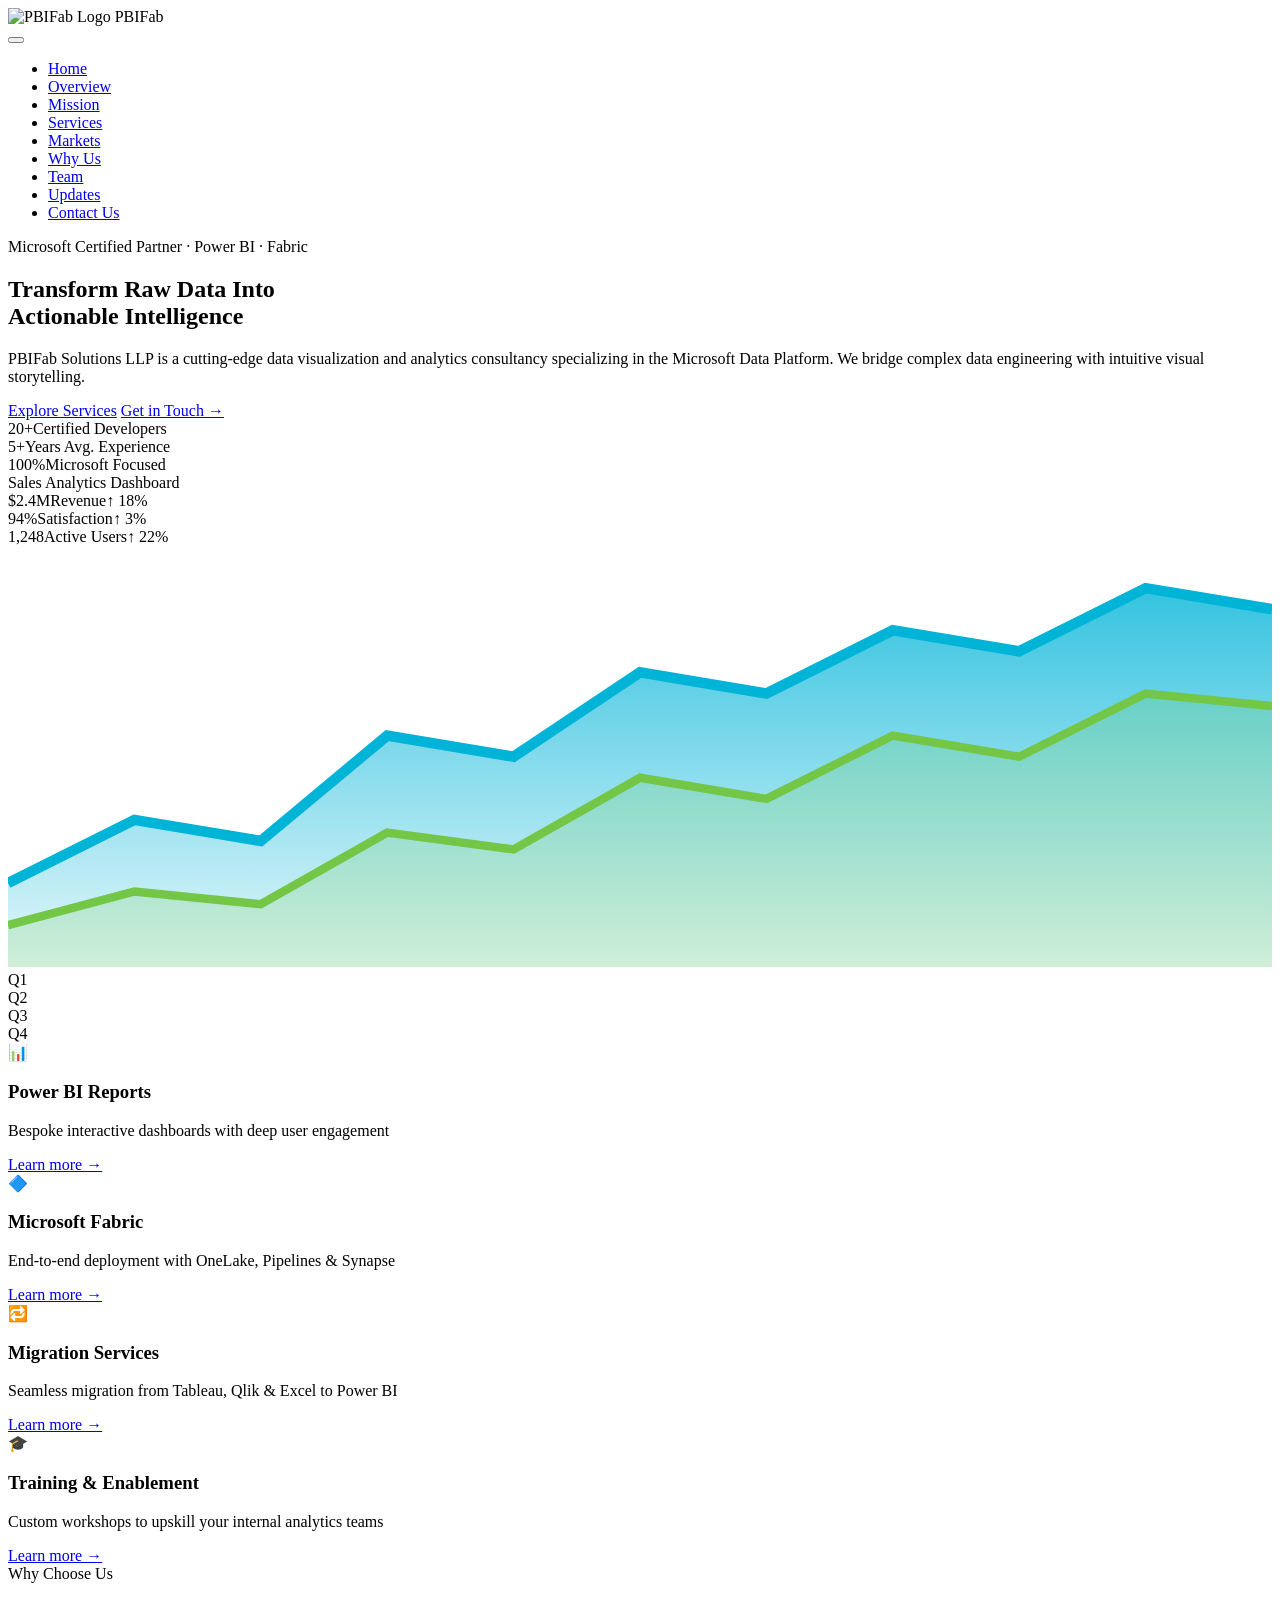
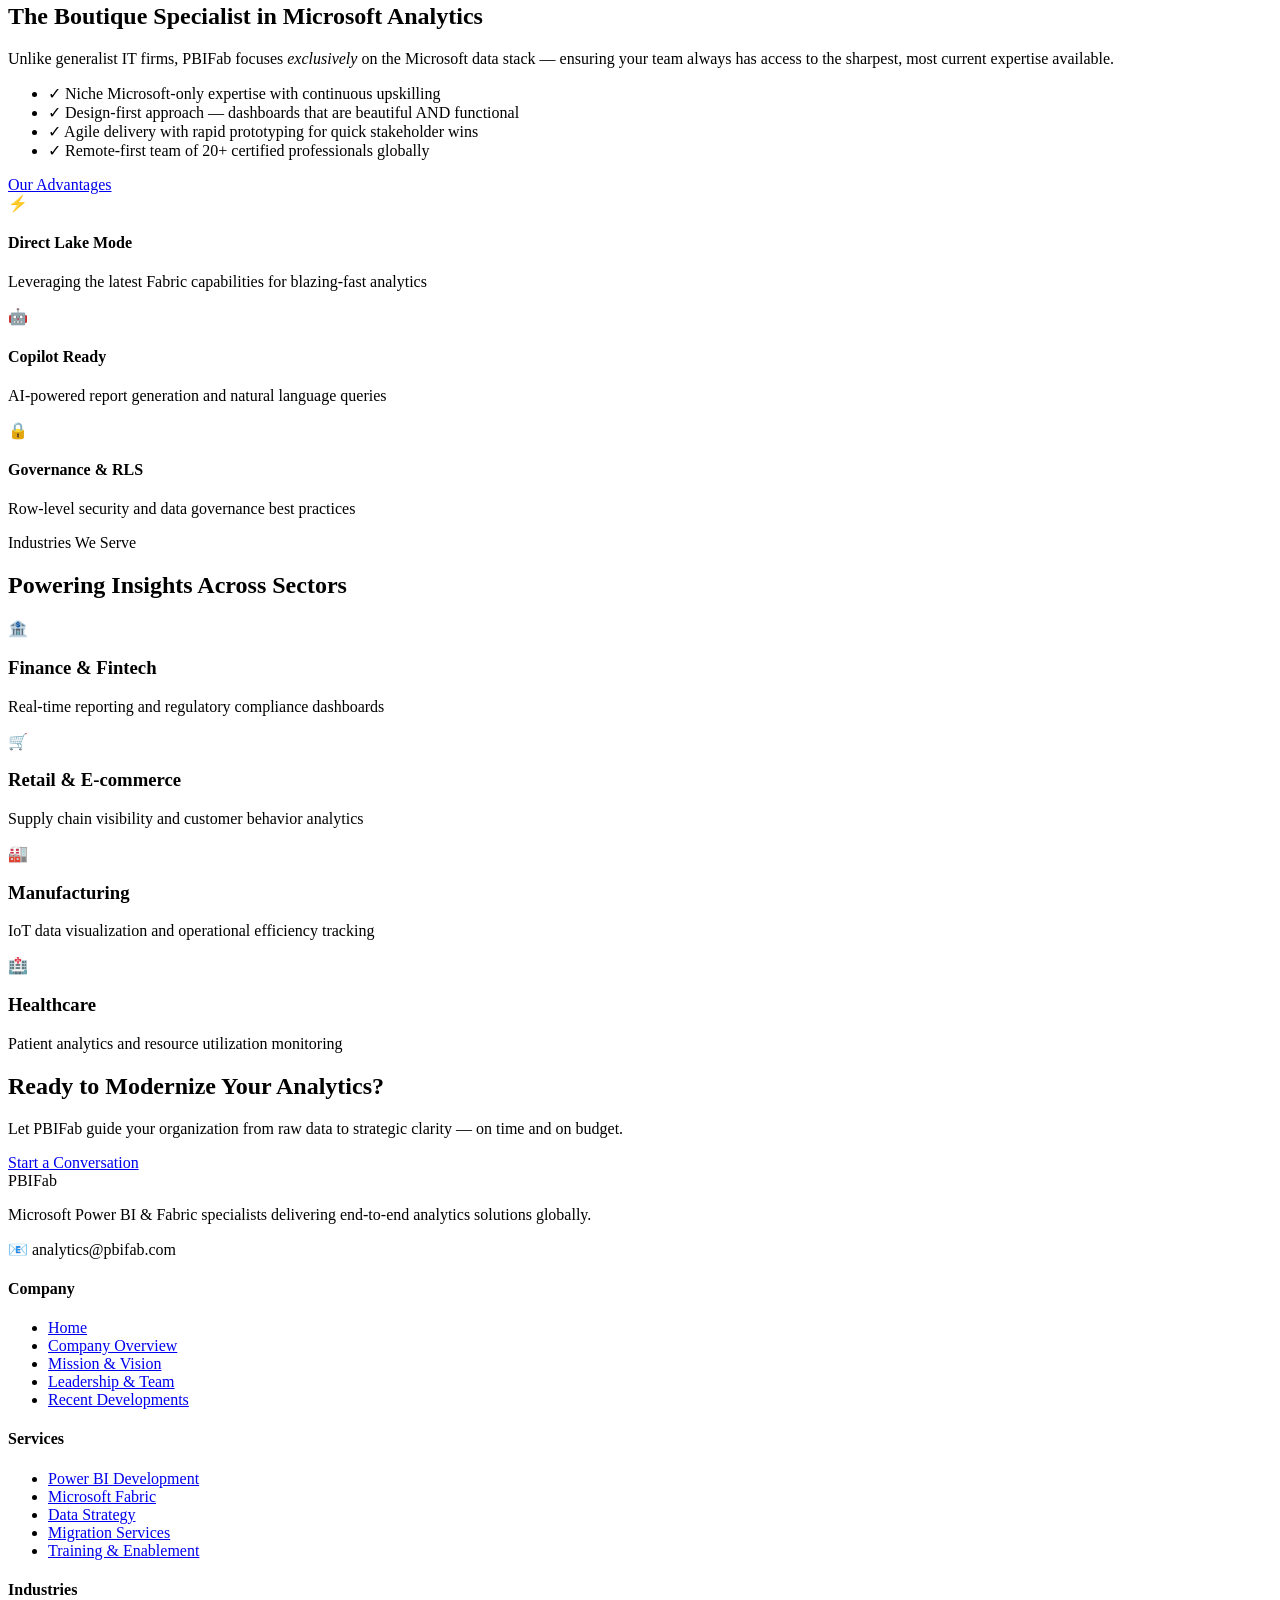
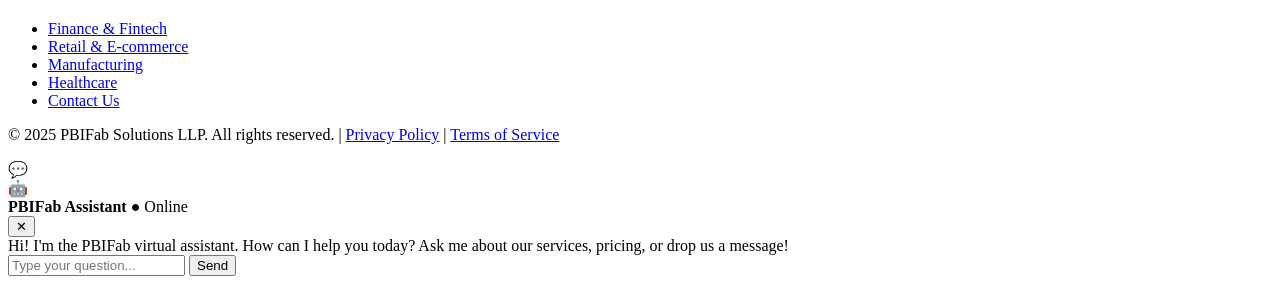
==== index.html @ 59e5d29a "Add files via upload" ====
<!DOCTYPE html>
<html lang="en">
<head>
  <meta charset="UTF-8" />
  <meta name="viewport" content="width=device-width, initial-scale=1.0"/>
  <title>PBIFab Solutions LLP — Microsoft Power BI & Fabric Experts</title>
  <link rel="stylesheet" href="css/style.css"/>
  <link rel="preconnect" href="https://fonts.googleapis.com">
  <link href="https://fonts.googleapis.com/css2?family=Syne:wght@400;600;700;800&family=DM+Sans:ital,wght@0,300;0,400;0,500;1,300&display=swap" rel="stylesheet">
</head>
<body>

<!-- NAV -->
<nav class="navbar" id="navbar">
  <div class="nav-brand">
    <img src="assets/logo.svg" alt="PBIFab Logo" class="nav-logo">
    <span class="nav-wordmark">PBI<span>Fab</span></span>
  </div>
  <button class="hamburger" id="hamburger" aria-label="Menu">
    <span></span><span></span><span></span>
  </button>
  <ul class="nav-links" id="navLinks">
    <li><a href="index.html" class="active">Home</a></li>
    <li><a href="pages/overview.html">Overview</a></li>
    <li><a href="pages/mission.html">Mission</a></li>
    <li><a href="pages/services.html">Services</a></li>
    <li><a href="pages/markets.html">Markets</a></li>
    <li><a href="pages/advantages.html">Why Us</a></li>
    <li><a href="pages/team.html">Team</a></li>
    <li><a href="pages/developments.html">Updates</a></li>
    <li><a href="pages/contact.html" class="nav-cta">Contact Us</a></li>
  </ul>
</nav>

<!-- HERO -->
<section class="hero">
  <div class="hero-bg">
    <div class="blob blob-1"></div>
    <div class="blob blob-2"></div>
    <div class="grid-overlay"></div>
  </div>
  <div class="hero-content">
    <div class="hero-badge">Microsoft Certified Partner · Power BI · Fabric</div>
    <h1 class="hero-title">
      Transform Raw Data Into<br/>
      <span class="gradient-text">Actionable Intelligence</span>
    </h1>
    <p class="hero-subtitle">
      PBIFab Solutions LLP is a cutting-edge data visualization and analytics consultancy specializing in the Microsoft Data Platform. We bridge complex data engineering with intuitive visual storytelling.
    </p>
    <div class="hero-actions">
      <a href="pages/services.html" class="btn btn-primary">Explore Services</a>
      <a href="pages/contact.html" class="btn btn-ghost">Get in Touch →</a>
    </div>
    <div class="hero-stats">
      <div class="stat"><span class="stat-num">20+</span><span class="stat-label">Certified Developers</span></div>
      <div class="stat-div"></div>
      <div class="stat"><span class="stat-num">5+</span><span class="stat-label">Years Avg. Experience</span></div>
      <div class="stat-div"></div>
      <div class="stat"><span class="stat-num">100%</span><span class="stat-label">Microsoft Focused</span></div>
    </div>
  </div>
  <div class="hero-visual">
    <div class="dashboard-mock">
      <div class="mock-header">
        <div class="mock-dot red"></div>
        <div class="mock-dot yellow"></div>
        <div class="mock-dot green"></div>
        <span>Sales Analytics Dashboard</span>
      </div>
      <div class="mock-body">
        <div class="mock-kpi"><span class="kpi-val">$2.4M</span><span class="kpi-lbl">Revenue</span><span class="kpi-up">↑ 18%</span></div>
        <div class="mock-kpi"><span class="kpi-val">94%</span><span class="kpi-lbl">Satisfaction</span><span class="kpi-up">↑ 3%</span></div>
        <div class="mock-kpi"><span class="kpi-val">1,248</span><span class="kpi-lbl">Active Users</span><span class="kpi-up">↑ 22%</span></div>
        <div class="mock-chart">
          <svg viewBox="0 0 300 100" xmlns="http://www.w3.org/2000/svg">
            <defs>
              <linearGradient id="chartGrad" x1="0" y1="0" x2="0" y2="1">
                <stop offset="0%" stop-color="#00b4d8" stop-opacity="0.8"/>
                <stop offset="100%" stop-color="#00b4d8" stop-opacity="0.1"/>
              </linearGradient>
            </defs>
            <path d="M0,80 L30,65 L60,70 L90,45 L120,50 L150,30 L180,35 L210,20 L240,25 L270,10 L300,15 L300,100 L0,100 Z" fill="url(#chartGrad)"/>
            <path d="M0,80 L30,65 L60,70 L90,45 L120,50 L150,30 L180,35 L210,20 L240,25 L270,10 L300,15" fill="none" stroke="#00b4d8" stroke-width="2.5"/>
            <path d="M0,90 L30,82 L60,85 L90,68 L120,72 L150,55 L180,60 L210,45 L240,50 L270,35 L300,38 L300,100 L0,100 Z" fill="rgba(116,198,71,0.2)"/>
            <path d="M0,90 L30,82 L60,85 L90,68 L120,72 L150,55 L180,60 L210,45 L240,50 L270,35 L300,38" fill="none" stroke="#74c647" stroke-width="2"/>
          </svg>
        </div>
        <div class="mock-bars">
          <div class="bar-item"><div class="bar" style="height:70%"></div><span>Q1</span></div>
          <div class="bar-item"><div class="bar" style="height:55%"></div><span>Q2</span></div>
          <div class="bar-item"><div class="bar b2" style="height:85%"></div><span>Q3</span></div>
          <div class="bar-item"><div class="bar" style="height:90%"></div><span>Q4</span></div>
        </div>
      </div>
    </div>
  </div>
</section>

<!-- SERVICES STRIP -->
<section class="services-strip">
  <div class="container">
    <div class="strip-grid">
      <div class="strip-card">
        <div class="strip-icon">📊</div>
        <h3>Power BI Reports</h3>
        <p>Bespoke interactive dashboards with deep user engagement</p>
        <a href="pages/services.html">Learn more →</a>
      </div>
      <div class="strip-card">
        <div class="strip-icon">🔷</div>
        <h3>Microsoft Fabric</h3>
        <p>End-to-end deployment with OneLake, Pipelines & Synapse</p>
        <a href="pages/services.html">Learn more →</a>
      </div>
      <div class="strip-card">
        <div class="strip-icon">🔁</div>
        <h3>Migration Services</h3>
        <p>Seamless migration from Tableau, Qlik & Excel to Power BI</p>
        <a href="pages/services.html">Learn more →</a>
      </div>
      <div class="strip-card">
        <div class="strip-icon">🎓</div>
        <h3>Training & Enablement</h3>
        <p>Custom workshops to upskill your internal analytics teams</p>
        <a href="pages/services.html">Learn more →</a>
      </div>
    </div>
  </div>
</section>

<!-- WHY PBIFAB -->
<section class="why-section">
  <div class="container two-col">
    <div class="why-text">
      <div class="section-label">Why Choose Us</div>
      <h2>The Boutique Specialist in Microsoft Analytics</h2>
      <p>Unlike generalist IT firms, PBIFab focuses <em>exclusively</em> on the Microsoft data stack — ensuring your team always has access to the sharpest, most current expertise available.</p>
      <ul class="why-list">
        <li><span class="check">✓</span> Niche Microsoft-only expertise with continuous upskilling</li>
        <li><span class="check">✓</span> Design-first approach — dashboards that are beautiful AND functional</li>
        <li><span class="check">✓</span> Agile delivery with rapid prototyping for quick stakeholder wins</li>
        <li><span class="check">✓</span> Remote-first team of 20+ certified professionals globally</li>
      </ul>
      <a href="pages/advantages.html" class="btn btn-primary">Our Advantages</a>
    </div>
    <div class="why-visual">
      <div class="feature-card fc1">
        <div class="fc-icon">⚡</div>
        <h4>Direct Lake Mode</h4>
        <p>Leveraging the latest Fabric capabilities for blazing-fast analytics</p>
      </div>
      <div class="feature-card fc2">
        <div class="fc-icon">🤖</div>
        <h4>Copilot Ready</h4>
        <p>AI-powered report generation and natural language queries</p>
      </div>
      <div class="feature-card fc3">
        <div class="fc-icon">🔒</div>
        <h4>Governance & RLS</h4>
        <p>Row-level security and data governance best practices</p>
      </div>
    </div>
  </div>
</section>

<!-- INDUSTRIES -->
<section class="industries-section">
  <div class="container">
    <div class="section-label center">Industries We Serve</div>
    <h2 class="center">Powering Insights Across Sectors</h2>
    <div class="industry-grid">
      <div class="industry-card">
        <div class="ind-icon">🏦</div>
        <h3>Finance & Fintech</h3>
        <p>Real-time reporting and regulatory compliance dashboards</p>
      </div>
      <div class="industry-card">
        <div class="ind-icon">🛒</div>
        <h3>Retail & E-commerce</h3>
        <p>Supply chain visibility and customer behavior analytics</p>
      </div>
      <div class="industry-card">
        <div class="ind-icon">🏭</div>
        <h3>Manufacturing</h3>
        <p>IoT data visualization and operational efficiency tracking</p>
      </div>
      <div class="industry-card">
        <div class="ind-icon">🏥</div>
        <h3>Healthcare</h3>
        <p>Patient analytics and resource utilization monitoring</p>
      </div>
    </div>
  </div>
</section>

<!-- CTA BANNER -->
<section class="cta-banner">
  <div class="cta-bg"></div>
  <div class="container cta-inner">
    <h2>Ready to Modernize Your Analytics?</h2>
    <p>Let PBIFab guide your organization from raw data to strategic clarity — on time and on budget.</p>
    <a href="pages/contact.html" class="btn btn-white">Start a Conversation</a>
  </div>
</section>

<!-- FOOTER -->
<footer class="footer">
  <div class="container footer-grid">
    <div class="footer-brand">
      <span class="nav-wordmark">PBI<span>Fab</span></span>
      <p>Microsoft Power BI & Fabric specialists delivering end-to-end analytics solutions globally.</p>
      <p class="footer-email">📧 analytics@pbifab.com</p>
    </div>
    <div class="footer-links">
      <h4>Company</h4>
      <ul>
        <li><a href="index.html">Home</a></li>
        <li><a href="pages/overview.html">Company Overview</a></li>
        <li><a href="pages/mission.html">Mission & Vision</a></li>
        <li><a href="pages/team.html">Leadership & Team</a></li>
        <li><a href="pages/developments.html">Recent Developments</a></li>
      </ul>
    </div>
    <div class="footer-links">
      <h4>Services</h4>
      <ul>
        <li><a href="pages/services.html">Power BI Development</a></li>
        <li><a href="pages/services.html">Microsoft Fabric</a></li>
        <li><a href="pages/services.html">Data Strategy</a></li>
        <li><a href="pages/services.html">Migration Services</a></li>
        <li><a href="pages/services.html">Training & Enablement</a></li>
      </ul>
    </div>
    <div class="footer-links">
      <h4>Industries</h4>
      <ul>
        <li><a href="pages/markets.html">Finance & Fintech</a></li>
        <li><a href="pages/markets.html">Retail & E-commerce</a></li>
        <li><a href="pages/markets.html">Manufacturing</a></li>
        <li><a href="pages/markets.html">Healthcare</a></li>
        <li><a href="pages/contact.html">Contact Us</a></li>
      </ul>
    </div>
  </div>
  <div class="footer-bottom">
    <p>© 2025 PBIFab Solutions LLP. All rights reserved. | <a href="#">Privacy Policy</a> | <a href="#">Terms of Service</a></p>
  </div>
</footer>

<!-- CHATBOT -->
<div class="chatbot-btn" id="chatbotBtn" title="Ask us anything">
  <span class="chat-icon">💬</span>
</div>
<div class="chatbot-window" id="chatbotWindow">
  <div class="chat-header">
    <div class="chat-avatar">🤖</div>
    <div>
      <strong>PBIFab Assistant</strong>
      <span class="chat-status">● Online</span>
    </div>
    <button class="chat-close" id="chatClose">✕</button>
  </div>
  <div class="chat-messages" id="chatMessages">
    <div class="chat-msg bot">Hi! I'm the PBIFab virtual assistant. How can I help you today? Ask me about our services, pricing, or drop us a message!</div>
  </div>
  <div class="chat-input-area">
    <input type="text" id="chatInput" placeholder="Type your question..." />
    <button id="chatSend">Send</button>
  </div>
  <div class="chat-form" id="chatForm" style="display:none">
    <p>Leave your details and we'll get back to you:</p>
    <input type="text" id="cfName" placeholder="Your Name"/>
    <input type="email" id="cfEmail" placeholder="Your Email"/>
    <textarea id="cfMessage" placeholder="Your Message" rows="3"></textarea>
    <button id="cfSubmit">Send to PBIFab Team</button>
    <div id="cfStatus"></div>
  </div>
</div>

<script src="js/main.js"></script>
</body>
</html>
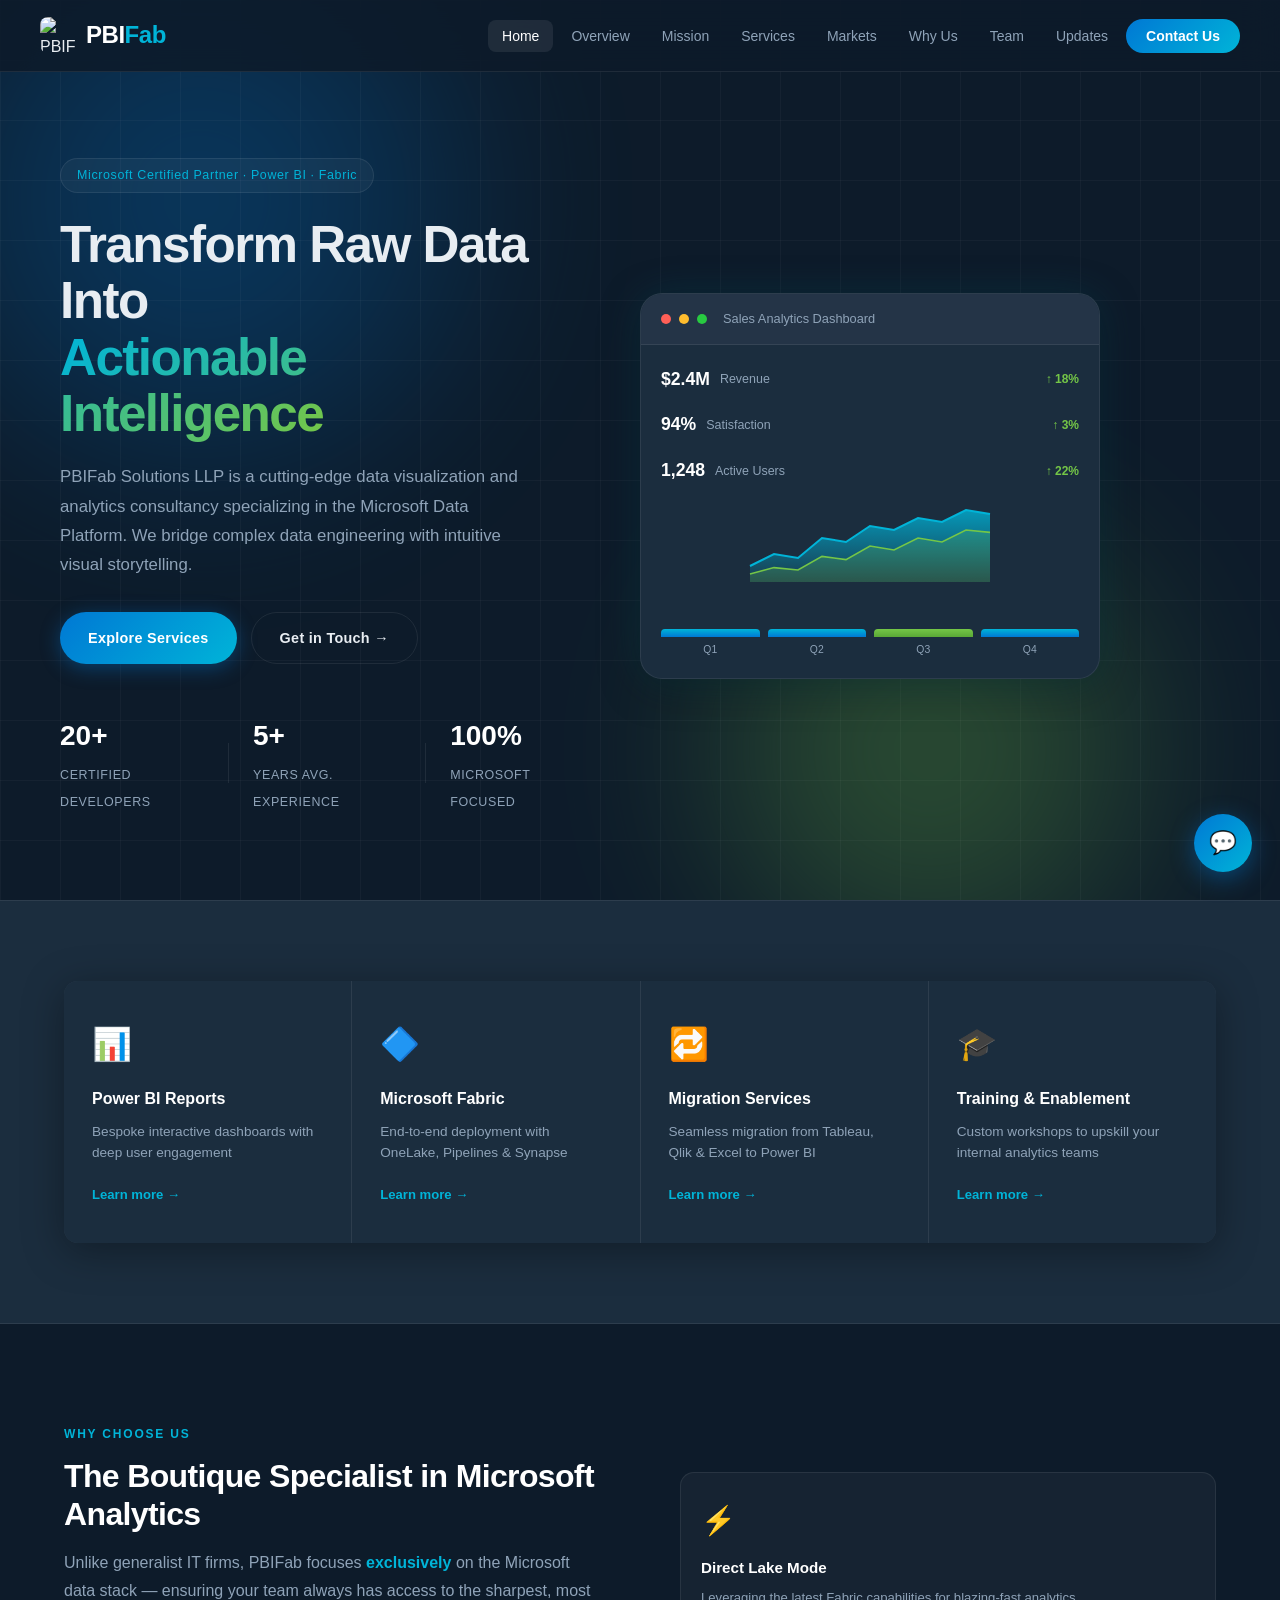
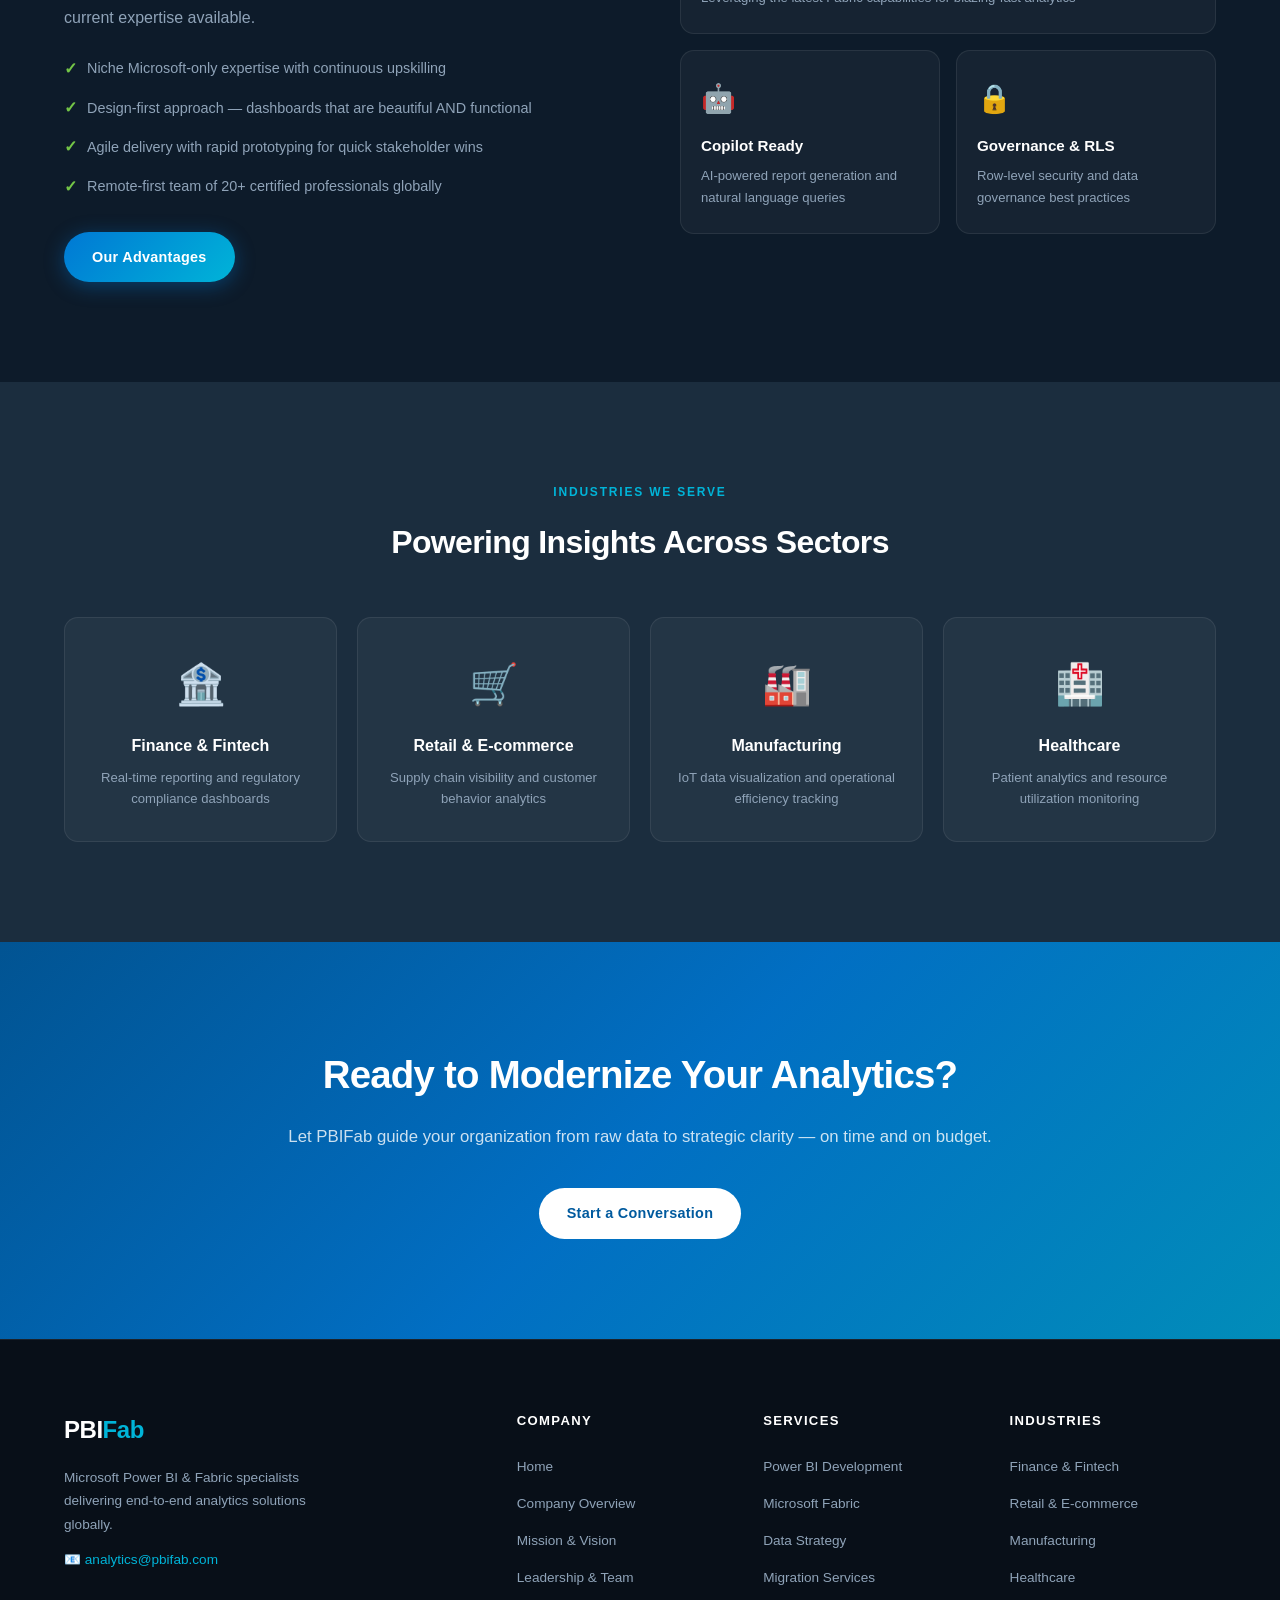
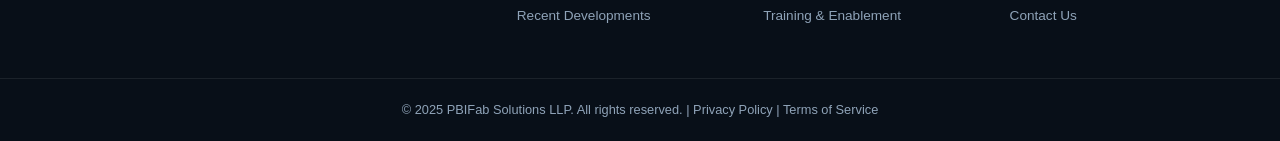
==== commit 20448a0f: "Update index.html" ====
--- a/index.html
+++ b/index.html
@@ -4,7 +4,7 @@
   <meta charset="UTF-8" />
   <meta name="viewport" content="width=device-width, initial-scale=1.0"/>
   <title>PBIFab Solutions LLP — Microsoft Power BI & Fabric Experts</title>
-  <link rel="stylesheet" href="css/style.css"/>
+  <link rel="stylesheet" href="style.css"/>
   <link rel="preconnect" href="https://fonts.googleapis.com">
   <link href="https://fonts.googleapis.com/css2?family=Syne:wght@400;600;700;800&family=DM+Sans:ital,wght@0,300;0,400;0,500;1,300&display=swap" rel="stylesheet">
 </head>
--- a/style.css
+++ b/style.css
@@ -0,0 +1,924 @@
+/* =============================================
+   PBIFab Solutions LLP — Main Stylesheet
+   Design System: Corporate Tech · Azure-Slate
+   ============================================= */
+
+:root {
+  --azure: #0078d4;
+  --azure-light: #00b4d8;
+  --azure-dark: #005a9e;
+  --fabric: #74c647;
+  --fabric-dark: #5aa836;
+  --slate: #0d1b2a;
+  --slate-mid: #1b2d3e;
+  --slate-soft: #243447;
+  --text: #e8edf2;
+  --text-dim: #8fa3b8;
+  --white: #ffffff;
+  --surface: rgba(255,255,255,0.04);
+  --surface-hover: rgba(255,255,255,0.08);
+  --border: rgba(255,255,255,0.08);
+  --radius: 14px;
+  --radius-lg: 22px;
+  --shadow: 0 8px 40px rgba(0,0,0,0.35);
+  --shadow-glow: 0 0 40px rgba(0,180,216,0.15);
+  --font-display: 'Syne', sans-serif;
+  --font-body: 'DM Sans', sans-serif;
+  --nav-h: 72px;
+  --transition: 0.25s cubic-bezier(0.4,0,0.2,1);
+}
+
+*, *::before, *::after { box-sizing: border-box; margin: 0; padding: 0; }
+
+html { scroll-behavior: smooth; }
+
+body {
+  background: var(--slate);
+  color: var(--text);
+  font-family: var(--font-body);
+  font-size: 16px;
+  line-height: 1.7;
+  overflow-x: hidden;
+}
+
+a { color: var(--azure-light); text-decoration: none; transition: color var(--transition); }
+a:hover { color: var(--white); }
+
+img { max-width: 100%; display: block; }
+
+/* ─── UTILITIES ─── */
+.container { max-width: 1200px; margin: 0 auto; padding: 0 24px; }
+.center { text-align: center; }
+.gradient-text {
+  background: linear-gradient(135deg, var(--azure-light), var(--fabric));
+  -webkit-background-clip: text;
+  -webkit-text-fill-color: transparent;
+  background-clip: text;
+}
+.section-label {
+  font-family: var(--font-display);
+  font-size: 0.75rem;
+  font-weight: 700;
+  letter-spacing: 0.15em;
+  text-transform: uppercase;
+  color: var(--azure-light);
+  margin-bottom: 12px;
+}
+.section-label.center { text-align: center; }
+
+/* ─── BUTTONS ─── */
+.btn {
+  display: inline-flex; align-items: center; gap: 8px;
+  padding: 13px 28px;
+  border-radius: 50px;
+  font-family: var(--font-display);
+  font-size: 0.9rem;
+  font-weight: 600;
+  letter-spacing: 0.02em;
+  border: none;
+  cursor: pointer;
+  transition: all var(--transition);
+  text-decoration: none;
+}
+.btn-primary {
+  background: linear-gradient(135deg, var(--azure), var(--azure-light));
+  color: var(--white);
+  box-shadow: 0 4px 20px rgba(0,120,212,0.4);
+}
+.btn-primary:hover {
+  transform: translateY(-2px);
+  box-shadow: 0 8px 30px rgba(0,120,212,0.55);
+  color: var(--white);
+}
+.btn-ghost {
+  background: transparent;
+  color: var(--text);
+  border: 1.5px solid var(--border);
+}
+.btn-ghost:hover {
+  border-color: var(--azure-light);
+  color: var(--azure-light);
+  transform: translateY(-2px);
+}
+.btn-white {
+  background: var(--white);
+  color: var(--azure-dark);
+  font-weight: 700;
+}
+.btn-white:hover {
+  transform: translateY(-2px);
+  box-shadow: 0 8px 30px rgba(255,255,255,0.2);
+  color: var(--azure-dark);
+}
+
+/* ─── NAVBAR ─── */
+.navbar {
+  position: fixed; top: 0; left: 0; right: 0; z-index: 1000;
+  height: var(--nav-h);
+  display: flex; align-items: center; justify-content: space-between;
+  padding: 0 40px;
+  background: rgba(13,27,42,0.85);
+  backdrop-filter: blur(20px);
+  border-bottom: 1px solid var(--border);
+  transition: background var(--transition);
+}
+.navbar.scrolled {
+  background: rgba(13,27,42,0.98);
+  box-shadow: var(--shadow);
+}
+.nav-brand { display: flex; align-items: center; gap: 10px; }
+.nav-logo { width: 36px; height: 36px; border-radius: 8px; }
+.nav-wordmark {
+  font-family: var(--font-display);
+  font-size: 1.5rem;
+  font-weight: 800;
+  color: var(--white);
+  letter-spacing: -0.02em;
+}
+.nav-wordmark span { color: var(--azure-light); }
+
+.nav-links {
+  display: flex; align-items: center; gap: 4px;
+  list-style: none;
+}
+.nav-links a {
+  padding: 8px 14px;
+  border-radius: 8px;
+  font-size: 0.875rem;
+  font-weight: 500;
+  color: var(--text-dim);
+  transition: all var(--transition);
+}
+.nav-links a:hover, .nav-links a.active {
+  color: var(--white);
+  background: var(--surface-hover);
+}
+.nav-cta {
+  background: linear-gradient(135deg, var(--azure), var(--azure-light)) !important;
+  color: var(--white) !important;
+  font-weight: 600 !important;
+  padding: 9px 20px !important;
+  border-radius: 50px !important;
+}
+.hamburger {
+  display: none; flex-direction: column; gap: 5px;
+  background: none; border: none; cursor: pointer; padding: 4px;
+}
+.hamburger span {
+  display: block; width: 24px; height: 2px;
+  background: var(--text); border-radius: 2px;
+  transition: all var(--transition);
+}
+
+/* ─── HERO ─── */
+.hero {
+  min-height: 100vh;
+  display: flex; align-items: center;
+  padding: var(--nav-h) 0 0;
+  position: relative;
+  overflow: hidden;
+  gap: 60px;
+}
+.hero-bg {
+  position: absolute; inset: 0; z-index: 0;
+}
+.blob {
+  position: absolute;
+  border-radius: 50%;
+  filter: blur(80px);
+  opacity: 0.35;
+}
+.blob-1 {
+  width: 600px; height: 600px;
+  background: radial-gradient(circle, #0078d4, transparent);
+  top: -100px; left: -100px;
+  animation: blobFloat 8s ease-in-out infinite;
+}
+.blob-2 {
+  width: 500px; height: 500px;
+  background: radial-gradient(circle, #74c647, transparent);
+  bottom: -100px; right: 100px;
+  animation: blobFloat 10s ease-in-out infinite reverse;
+}
+@keyframes blobFloat {
+  0%, 100% { transform: translate(0,0) scale(1); }
+  50% { transform: translate(30px, -30px) scale(1.05); }
+}
+.grid-overlay {
+  position: absolute; inset: 0;
+  background-image:
+    linear-gradient(rgba(255,255,255,0.03) 1px, transparent 1px),
+    linear-gradient(90deg, rgba(255,255,255,0.03) 1px, transparent 1px);
+  background-size: 60px 60px;
+}
+.hero-content {
+  position: relative; z-index: 1;
+  flex: 1; max-width: 580px;
+  padding: 80px 0 80px 60px;
+}
+.hero-badge {
+  display: inline-block;
+  padding: 6px 16px;
+  background: var(--surface);
+  border: 1px solid var(--border);
+  border-radius: 50px;
+  font-size: 0.78rem;
+  font-weight: 500;
+  letter-spacing: 0.05em;
+  color: var(--azure-light);
+  margin-bottom: 24px;
+  animation: fadeSlideUp 0.6s ease both;
+}
+.hero-title {
+  font-family: var(--font-display);
+  font-size: clamp(2.2rem, 4vw, 3.5rem);
+  font-weight: 800;
+  line-height: 1.1;
+  letter-spacing: -0.03em;
+  margin-bottom: 20px;
+  animation: fadeSlideUp 0.7s 0.1s ease both;
+}
+.hero-subtitle {
+  font-size: 1.05rem;
+  color: var(--text-dim);
+  line-height: 1.75;
+  margin-bottom: 32px;
+  max-width: 480px;
+  animation: fadeSlideUp 0.7s 0.2s ease both;
+}
+.hero-actions {
+  display: flex; gap: 14px; flex-wrap: wrap;
+  margin-bottom: 48px;
+  animation: fadeSlideUp 0.7s 0.3s ease both;
+}
+.hero-stats {
+  display: flex; align-items: center; gap: 24px;
+  animation: fadeSlideUp 0.7s 0.4s ease both;
+}
+.stat-num {
+  display: block;
+  font-family: var(--font-display);
+  font-size: 1.75rem;
+  font-weight: 800;
+  color: var(--white);
+}
+.stat-label {
+  font-size: 0.78rem;
+  color: var(--text-dim);
+  text-transform: uppercase;
+  letter-spacing: 0.05em;
+}
+.stat-div {
+  width: 1px; height: 40px;
+  background: var(--border);
+}
+
+/* ─── HERO VISUAL ─── */
+.hero-visual {
+  position: relative; z-index: 1;
+  flex: 1; max-width: 520px;
+  padding: 80px 60px 80px 0;
+  animation: fadeSlideUp 0.8s 0.3s ease both;
+}
+.dashboard-mock {
+  background: var(--slate-mid);
+  border: 1px solid var(--border);
+  border-radius: var(--radius-lg);
+  overflow: hidden;
+  box-shadow: var(--shadow), var(--shadow-glow);
+}
+.mock-header {
+  display: flex; align-items: center; gap: 8px;
+  padding: 14px 20px;
+  background: var(--slate-soft);
+  border-bottom: 1px solid var(--border);
+  font-size: 0.8rem;
+  color: var(--text-dim);
+}
+.mock-dot {
+  width: 10px; height: 10px; border-radius: 50%;
+}
+.mock-dot.red { background: #ff5f57; }
+.mock-dot.yellow { background: #ffbd2e; }
+.mock-dot.green { background: #28ca41; }
+.mock-header span { margin-left: 8px; }
+.mock-body { padding: 20px; display: flex; flex-direction: column; gap: 16px; }
+.mock-kpi { display: flex; align-items: center; gap: 10px; }
+.kpi-val {
+  font-family: var(--font-display);
+  font-size: 1.1rem; font-weight: 800; color: var(--white);
+}
+.kpi-lbl { font-size: 0.78rem; color: var(--text-dim); flex: 1; }
+.kpi-up { font-size: 0.75rem; color: var(--fabric); font-weight: 600; }
+.mock-chart svg { width: 100%; height: 80px; display: block; }
+.mock-bars {
+  display: flex; align-items: flex-end; gap: 8px; height: 60px;
+}
+.bar-item {
+  flex: 1; display: flex; flex-direction: column; align-items: center; gap: 4px;
+}
+.bar {
+  width: 100%;
+  background: linear-gradient(180deg, var(--azure-light), var(--azure));
+  border-radius: 4px 4px 0 0;
+  min-height: 8px;
+  transition: height 1s ease;
+}
+.bar.b2 { background: linear-gradient(180deg, var(--fabric), var(--fabric-dark)); }
+.bar-item span { font-size: 0.65rem; color: var(--text-dim); }
+
+/* ─── SERVICES STRIP ─── */
+.services-strip {
+  padding: 80px 0;
+  background: var(--slate-mid);
+  border-top: 1px solid var(--border);
+  border-bottom: 1px solid var(--border);
+}
+.strip-grid {
+  display: grid;
+  grid-template-columns: repeat(4, 1fr);
+  gap: 1px;
+  background: var(--border);
+  border-radius: var(--radius);
+  overflow: hidden;
+  box-shadow: var(--shadow);
+}
+.strip-card {
+  background: var(--slate-mid);
+  padding: 36px 28px;
+  transition: background var(--transition);
+}
+.strip-card:hover { background: var(--slate-soft); }
+.strip-icon { font-size: 2rem; margin-bottom: 14px; }
+.strip-card h3 {
+  font-family: var(--font-display);
+  font-size: 1rem; font-weight: 700;
+  color: var(--white); margin-bottom: 8px;
+}
+.strip-card p { font-size: 0.85rem; color: var(--text-dim); margin-bottom: 16px; line-height: 1.6; }
+.strip-card a { font-size: 0.82rem; color: var(--azure-light); font-weight: 600; }
+
+/* ─── WHY SECTION ─── */
+.why-section { padding: 100px 0; }
+.two-col {
+  display: grid;
+  grid-template-columns: 1fr 1fr;
+  gap: 80px;
+  align-items: center;
+}
+.why-text h2 {
+  font-family: var(--font-display);
+  font-size: clamp(1.6rem, 2.5vw, 2.2rem);
+  font-weight: 800;
+  line-height: 1.2;
+  letter-spacing: -0.02em;
+  margin-bottom: 16px;
+  color: var(--white);
+}
+.why-text p { color: var(--text-dim); margin-bottom: 24px; }
+.why-text em { color: var(--azure-light); font-style: normal; font-weight: 600; }
+.why-list { list-style: none; margin-bottom: 32px; display: flex; flex-direction: column; gap: 12px; }
+.why-list li { display: flex; align-items: center; gap: 10px; font-size: 0.9rem; color: var(--text-dim); }
+.check { color: var(--fabric); font-weight: 700; font-size: 1rem; }
+.why-visual {
+  display: grid;
+  grid-template-columns: 1fr 1fr;
+  gap: 16px;
+  position: relative;
+}
+.feature-card {
+  background: var(--surface);
+  border: 1px solid var(--border);
+  border-radius: var(--radius);
+  padding: 24px 20px;
+  transition: all var(--transition);
+}
+.feature-card:hover {
+  background: var(--surface-hover);
+  border-color: var(--azure-light);
+  transform: translateY(-4px);
+  box-shadow: var(--shadow-glow);
+}
+.fc1 { grid-column: span 2; }
+.fc-icon { font-size: 1.75rem; margin-bottom: 10px; }
+.feature-card h4 {
+  font-family: var(--font-display);
+  font-size: 0.95rem; font-weight: 700;
+  color: var(--white); margin-bottom: 6px;
+}
+.feature-card p { font-size: 0.82rem; color: var(--text-dim); }
+
+/* ─── INDUSTRIES ─── */
+.industries-section {
+  padding: 100px 0;
+  background: var(--slate-mid);
+}
+.industries-section h2 {
+  font-family: var(--font-display);
+  font-size: clamp(1.6rem, 2.5vw, 2.2rem);
+  font-weight: 800;
+  letter-spacing: -0.02em;
+  color: var(--white);
+  margin-bottom: 48px;
+  text-align: center;
+}
+.industry-grid {
+  display: grid;
+  grid-template-columns: repeat(4, 1fr);
+  gap: 20px;
+}
+.industry-card {
+  background: var(--surface);
+  border: 1px solid var(--border);
+  border-radius: var(--radius);
+  padding: 32px 24px;
+  text-align: center;
+  transition: all var(--transition);
+}
+.industry-card:hover {
+  transform: translateY(-6px);
+  border-color: var(--azure-light);
+  box-shadow: var(--shadow-glow);
+  background: var(--surface-hover);
+}
+.ind-icon { font-size: 2.5rem; margin-bottom: 14px; }
+.industry-card h3 {
+  font-family: var(--font-display);
+  font-size: 1rem; font-weight: 700;
+  color: var(--white); margin-bottom: 8px;
+}
+.industry-card p { font-size: 0.82rem; color: var(--text-dim); line-height: 1.6; }
+
+/* ─── CTA BANNER ─── */
+.cta-banner {
+  padding: 100px 0;
+  position: relative;
+  overflow: hidden;
+  text-align: center;
+}
+.cta-bg {
+  position: absolute; inset: 0;
+  background: linear-gradient(135deg, var(--azure-dark) 0%, var(--azure) 50%, #0099c9 100%);
+  opacity: 0.9;
+}
+.cta-inner { position: relative; z-index: 1; }
+.cta-banner h2 {
+  font-family: var(--font-display);
+  font-size: clamp(1.8rem, 3vw, 2.8rem);
+  font-weight: 800;
+  letter-spacing: -0.02em;
+  color: var(--white);
+  margin-bottom: 16px;
+}
+.cta-banner p { font-size: 1.05rem; color: rgba(255,255,255,0.8); margin-bottom: 36px; }
+
+/* ─── FOOTER ─── */
+.footer {
+  background: #080f18;
+  padding: 70px 0 0;
+  border-top: 1px solid var(--border);
+}
+.footer-grid {
+  display: grid;
+  grid-template-columns: 2fr 1fr 1fr 1fr;
+  gap: 40px;
+  padding-bottom: 50px;
+}
+.footer-brand .nav-wordmark { display: block; margin-bottom: 16px; }
+.footer-brand p { font-size: 0.85rem; color: var(--text-dim); line-height: 1.7; max-width: 260px; }
+.footer-email { color: var(--azure-light) !important; margin-top: 12px !important; }
+.footer-links h4 {
+  font-family: var(--font-display);
+  font-size: 0.82rem; font-weight: 700;
+  letter-spacing: 0.1em; text-transform: uppercase;
+  color: var(--white); margin-bottom: 20px;
+}
+.footer-links ul { list-style: none; display: flex; flex-direction: column; gap: 10px; }
+.footer-links ul li a { font-size: 0.85rem; color: var(--text-dim); }
+.footer-links ul li a:hover { color: var(--azure-light); }
+.footer-bottom {
+  border-top: 1px solid var(--border);
+  padding: 20px 40px;
+  text-align: center;
+  font-size: 0.8rem;
+  color: var(--text-dim);
+}
+.footer-bottom a { color: var(--text-dim); }
+.footer-bottom a:hover { color: var(--azure-light); }
+
+/* ─── PAGE HERO (inner pages) ─── */
+.page-hero {
+  padding: calc(var(--nav-h) + 60px) 0 60px;
+  background: linear-gradient(180deg, var(--slate-mid) 0%, var(--slate) 100%);
+  border-bottom: 1px solid var(--border);
+  position: relative; overflow: hidden;
+}
+.page-hero::before {
+  content: '';
+  position: absolute; inset: 0;
+  background-image:
+    linear-gradient(rgba(0,120,212,0.05) 1px, transparent 1px),
+    linear-gradient(90deg, rgba(0,120,212,0.05) 1px, transparent 1px);
+  background-size: 40px 40px;
+}
+.page-hero-inner { position: relative; z-index: 1; }
+.page-hero h1 {
+  font-family: var(--font-display);
+  font-size: clamp(2rem, 4vw, 3rem);
+  font-weight: 800;
+  letter-spacing: -0.03em;
+  color: var(--white);
+  margin-bottom: 12px;
+}
+.page-hero p { font-size: 1.05rem; color: var(--text-dim); max-width: 580px; }
+
+/* ─── CONTENT SECTIONS (inner pages) ─── */
+.content-section { padding: 80px 0; }
+.content-section + .content-section {
+  border-top: 1px solid var(--border);
+  background: var(--slate-mid);
+}
+.content-section h2 {
+  font-family: var(--font-display);
+  font-size: clamp(1.4rem, 2vw, 1.9rem);
+  font-weight: 800;
+  letter-spacing: -0.02em;
+  color: var(--white);
+  margin-bottom: 20px;
+}
+.content-section p { color: var(--text-dim); margin-bottom: 16px; max-width: 720px; }
+.content-section ul { list-style: none; display: flex; flex-direction: column; gap: 12px; margin-bottom: 24px; }
+.content-section ul li {
+  display: flex; gap: 10px;
+  font-size: 0.9rem; color: var(--text-dim);
+}
+.content-section ul li::before { content: '→'; color: var(--azure-light); font-weight: 700; flex-shrink: 0; }
+
+/* ─── CARDS GRID ─── */
+.cards-grid {
+  display: grid;
+  grid-template-columns: repeat(auto-fit, minmax(260px, 1fr));
+  gap: 20px;
+  margin-top: 40px;
+}
+.card {
+  background: var(--surface);
+  border: 1px solid var(--border);
+  border-radius: var(--radius);
+  padding: 30px 24px;
+  transition: all var(--transition);
+}
+.card:hover {
+  transform: translateY(-5px);
+  border-color: var(--azure-light);
+  box-shadow: var(--shadow-glow);
+  background: var(--surface-hover);
+}
+.card-icon { font-size: 2rem; margin-bottom: 14px; }
+.card h3 {
+  font-family: var(--font-display);
+  font-size: 1rem; font-weight: 700;
+  color: var(--white); margin-bottom: 8px;
+}
+.card p { font-size: 0.84rem; color: var(--text-dim); line-height: 1.65; }
+
+/* ─── INFO GRID ─── */
+.info-grid {
+  display: grid;
+  grid-template-columns: repeat(2, 1fr);
+  gap: 20px;
+  margin-top: 32px;
+}
+.info-item {
+  background: var(--surface);
+  border: 1px solid var(--border);
+  border-radius: var(--radius);
+  padding: 20px 24px;
+  display: flex; flex-direction: column; gap: 4px;
+}
+.info-item .label {
+  font-size: 0.75rem; font-weight: 600;
+  text-transform: uppercase; letter-spacing: 0.1em;
+  color: var(--azure-light);
+}
+.info-item .value { font-size: 0.95rem; color: var(--white); }
+
+/* ─── MISSION CARDS ─── */
+.mission-cards {
+  display: grid; grid-template-columns: 1fr 1fr; gap: 30px; margin-top: 40px;
+}
+.mission-card {
+  background: linear-gradient(135deg, var(--slate-mid), var(--slate-soft));
+  border: 1px solid var(--border);
+  border-radius: var(--radius-lg);
+  padding: 40px 32px;
+  position: relative; overflow: hidden;
+}
+.mission-card::before {
+  content: '';
+  position: absolute; top: 0; left: 0; right: 0; height: 3px;
+  background: linear-gradient(90deg, var(--azure), var(--azure-light));
+}
+.mission-card.vision::before { background: linear-gradient(90deg, var(--fabric), var(--azure-light)); }
+.mission-card .mc-label {
+  font-family: var(--font-display);
+  font-size: 0.75rem; font-weight: 700;
+  letter-spacing: 0.15em; text-transform: uppercase;
+  color: var(--azure-light); margin-bottom: 12px;
+}
+.mission-card.vision .mc-label { color: var(--fabric); }
+.mission-card h3 {
+  font-family: var(--font-display);
+  font-size: 1.3rem; font-weight: 800;
+  color: var(--white); margin-bottom: 14px;
+}
+.mission-card p { color: var(--text-dim); font-size: 0.92rem; line-height: 1.75; }
+
+/* ─── CONTACT FORM ─── */
+.contact-layout {
+  display: grid;
+  grid-template-columns: 1fr 1.4fr;
+  gap: 60px; align-items: start;
+}
+.contact-info h2 {
+  font-family: var(--font-display);
+  font-size: 1.8rem; font-weight: 800;
+  color: var(--white); margin-bottom: 16px;
+}
+.contact-info p { color: var(--text-dim); margin-bottom: 28px; }
+.contact-detail {
+  display: flex; align-items: center; gap: 12px;
+  padding: 16px 20px;
+  background: var(--surface);
+  border: 1px solid var(--border);
+  border-radius: var(--radius);
+  margin-bottom: 12px;
+}
+.contact-detail .cd-icon { font-size: 1.4rem; }
+.contact-detail .cd-label { font-size: 0.75rem; color: var(--text-dim); }
+.contact-detail .cd-value { font-size: 0.9rem; color: var(--white); font-weight: 500; }
+.contact-form-box {
+  background: var(--surface);
+  border: 1px solid var(--border);
+  border-radius: var(--radius-lg);
+  padding: 40px;
+}
+.contact-form-box h3 {
+  font-family: var(--font-display);
+  font-size: 1.1rem; font-weight: 700;
+  color: var(--white); margin-bottom: 24px;
+}
+.form-row { display: grid; grid-template-columns: 1fr 1fr; gap: 16px; }
+.form-group { display: flex; flex-direction: column; gap: 6px; margin-bottom: 16px; }
+.form-group label { font-size: 0.8rem; font-weight: 600; color: var(--text-dim); letter-spacing: 0.05em; }
+.form-group input,
+.form-group select,
+.form-group textarea {
+  background: var(--slate);
+  border: 1px solid var(--border);
+  border-radius: 10px;
+  padding: 12px 16px;
+  color: var(--text);
+  font-family: var(--font-body);
+  font-size: 0.9rem;
+  outline: none;
+  transition: border-color var(--transition);
+  width: 100%;
+  resize: vertical;
+}
+.form-group input:focus,
+.form-group select:focus,
+.form-group textarea:focus {
+  border-color: var(--azure-light);
+  box-shadow: 0 0 0 3px rgba(0,180,216,0.1);
+}
+.form-group select option { background: var(--slate-mid); }
+.form-submit { width: 100%; justify-content: center; padding: 15px; font-size: 1rem; }
+.form-success {
+  display: none;
+  text-align: center;
+  padding: 20px;
+  color: var(--fabric);
+  font-size: 0.9rem;
+}
+
+/* ─── CHATBOT ─── */
+.chatbot-btn {
+  position: fixed; bottom: 28px; right: 28px; z-index: 999;
+  width: 58px; height: 58px;
+  background: linear-gradient(135deg, var(--azure), var(--azure-light));
+  border-radius: 50%;
+  display: flex; align-items: center; justify-content: center;
+  cursor: pointer;
+  box-shadow: 0 6px 24px rgba(0,120,212,0.45);
+  transition: transform var(--transition);
+}
+.chatbot-btn:hover { transform: scale(1.1); }
+.chat-icon { font-size: 1.4rem; }
+.chatbot-window {
+  position: fixed; bottom: 100px; right: 28px; z-index: 999;
+  width: 360px;
+  background: var(--slate-mid);
+  border: 1px solid var(--border);
+  border-radius: var(--radius-lg);
+  box-shadow: var(--shadow);
+  display: none;
+  flex-direction: column;
+  overflow: hidden;
+  max-height: 500px;
+}
+.chatbot-window.open { display: flex; }
+.chat-header {
+  display: flex; align-items: center; gap: 10px;
+  padding: 16px 18px;
+  background: var(--slate-soft);
+  border-bottom: 1px solid var(--border);
+}
+.chat-avatar { font-size: 1.6rem; }
+.chat-header strong { font-size: 0.9rem; color: var(--white); }
+.chat-status { display: block; font-size: 0.72rem; color: var(--fabric); }
+.chat-close {
+  margin-left: auto;
+  background: none; border: none; color: var(--text-dim);
+  cursor: pointer; font-size: 1rem; padding: 4px;
+}
+.chat-messages {
+  flex: 1; overflow-y: auto; padding: 16px;
+  display: flex; flex-direction: column; gap: 10px;
+}
+.chat-msg {
+  max-width: 85%; padding: 10px 14px;
+  border-radius: 14px; font-size: 0.85rem; line-height: 1.55;
+}
+.chat-msg.bot {
+  background: var(--surface);
+  border: 1px solid var(--border);
+  color: var(--text);
+  align-self: flex-start;
+  border-bottom-left-radius: 4px;
+}
+.chat-msg.user {
+  background: linear-gradient(135deg, var(--azure), var(--azure-light));
+  color: var(--white);
+  align-self: flex-end;
+  border-bottom-right-radius: 4px;
+}
+.chat-input-area {
+  display: flex; gap: 8px; padding: 12px;
+  border-top: 1px solid var(--border);
+}
+.chat-input-area input {
+  flex: 1;
+  background: var(--slate);
+  border: 1px solid var(--border);
+  border-radius: 8px;
+  padding: 10px 12px;
+  color: var(--text);
+  font-size: 0.85rem;
+  outline: none;
+}
+.chat-input-area input:focus { border-color: var(--azure-light); }
+.chat-input-area button {
+  background: var(--azure);
+  color: var(--white);
+  border: none;
+  border-radius: 8px;
+  padding: 10px 16px;
+  cursor: pointer;
+  font-weight: 600;
+  font-size: 0.82rem;
+  transition: background var(--transition);
+}
+.chat-input-area button:hover { background: var(--azure-light); }
+.chat-form {
+  padding: 14px;
+  border-top: 1px solid var(--border);
+  display: flex; flex-direction: column; gap: 8px;
+}
+.chat-form p { font-size: 0.82rem; color: var(--text-dim); }
+.chat-form input,
+.chat-form textarea {
+  background: var(--slate);
+  border: 1px solid var(--border);
+  border-radius: 8px;
+  padding: 9px 12px;
+  color: var(--text);
+  font-size: 0.82rem;
+  outline: none;
+  font-family: var(--font-body);
+  width: 100%; resize: none;
+}
+.chat-form button {
+  background: linear-gradient(135deg, var(--azure), var(--azure-light));
+  color: var(--white);
+  border: none; border-radius: 8px;
+  padding: 10px; cursor: pointer;
+  font-weight: 600; font-size: 0.82rem;
+}
+#cfStatus { font-size: 0.8rem; color: var(--fabric); text-align: center; }
+
+/* ─── TEAM SECTION ─── */
+.team-grid {
+  display: grid;
+  grid-template-columns: repeat(auto-fit, minmax(220px, 1fr));
+  gap: 20px;
+  margin-top: 40px;
+}
+.team-card {
+  background: var(--surface);
+  border: 1px solid var(--border);
+  border-radius: var(--radius);
+  padding: 30px 20px;
+  text-align: center;
+  transition: all var(--transition);
+}
+.team-card:hover {
+  transform: translateY(-5px);
+  border-color: var(--azure-light);
+  box-shadow: var(--shadow-glow);
+}
+.team-avatar {
+  width: 64px; height: 64px;
+  border-radius: 50%;
+  background: linear-gradient(135deg, var(--azure), var(--fabric));
+  display: flex; align-items: center; justify-content: center;
+  font-size: 1.6rem;
+  margin: 0 auto 14px;
+}
+.team-card h3 { font-family: var(--font-display); font-size: 0.95rem; font-weight: 700; color: var(--white); margin-bottom: 4px; }
+.team-card .role { font-size: 0.78rem; color: var(--azure-light); margin-bottom: 10px; }
+.team-card p { font-size: 0.8rem; color: var(--text-dim); }
+
+/* ─── TIMELINE ─── */
+.timeline { margin-top: 40px; display: flex; flex-direction: column; gap: 0; }
+.timeline-item {
+  display: flex; gap: 24px;
+  padding-bottom: 36px;
+  position: relative;
+}
+.timeline-item:not(:last-child)::after {
+  content: '';
+  position: absolute; left: 19px; top: 44px; bottom: 0;
+  width: 2px; background: var(--border);
+}
+.timeline-dot {
+  width: 40px; height: 40px; flex-shrink: 0;
+  border-radius: 50%;
+  background: linear-gradient(135deg, var(--azure), var(--azure-light));
+  display: flex; align-items: center; justify-content: center;
+  font-size: 1rem;
+  box-shadow: 0 0 16px rgba(0,120,212,0.35);
+  z-index: 1;
+}
+.timeline-body h3 {
+  font-family: var(--font-display);
+  font-size: 1rem; font-weight: 700;
+  color: var(--white); margin-bottom: 6px;
+}
+.timeline-body p { font-size: 0.87rem; color: var(--text-dim); line-height: 1.65; }
+
+/* ─── ANIMATIONS ─── */
+@keyframes fadeSlideUp {
+  from { opacity: 0; transform: translateY(24px); }
+  to { opacity: 1; transform: translateY(0); }
+}
+.animate-in {
+  animation: fadeSlideUp 0.6s ease both;
+}
+
+/* ─── RESPONSIVE ─── */
+@media (max-width: 1024px) {
+  .hero { flex-direction: column; padding-bottom: 60px; }
+  .hero-content { padding: 80px 40px 0; max-width: 100%; }
+  .hero-visual { padding: 30px 40px 60px; max-width: 100%; width: 100%; }
+  .strip-grid { grid-template-columns: repeat(2, 1fr); }
+  .industry-grid { grid-template-columns: repeat(2, 1fr); }
+  .footer-grid { grid-template-columns: 1fr 1fr; }
+}
+@media (max-width: 768px) {
+  .hamburger { display: flex; }
+  .nav-links {
+    position: fixed; inset: var(--nav-h) 0 0 0;
+    background: var(--slate-mid);
+    flex-direction: column; align-items: center; justify-content: center;
+    gap: 8px;
+    transform: translateX(100%);
+    transition: transform var(--transition);
+    z-index: 999;
+  }
+  .nav-links.open { transform: translateX(0); }
+  .nav-links a { font-size: 1.1rem; padding: 14px 20px; }
+  .navbar { padding: 0 20px; }
+  .hero-content { padding: 60px 24px 0; }
+  .hero-visual { padding: 20px 24px 40px; }
+  .hero-stats { flex-wrap: wrap; gap: 16px; }
+  .two-col { grid-template-columns: 1fr; gap: 40px; }
+  .industry-grid { grid-template-columns: 1fr 1fr; }
+  .strip-grid { grid-template-columns: 1fr; }
+  .mission-cards { grid-template-columns: 1fr; }
+  .contact-layout { grid-template-columns: 1fr; }
+  .form-row { grid-template-columns: 1fr; }
+  .footer-grid { grid-template-columns: 1fr; }
+  .chatbot-window { width: calc(100vw - 56px); right: 14px; }
+  .info-grid { grid-template-columns: 1fr; }
+}
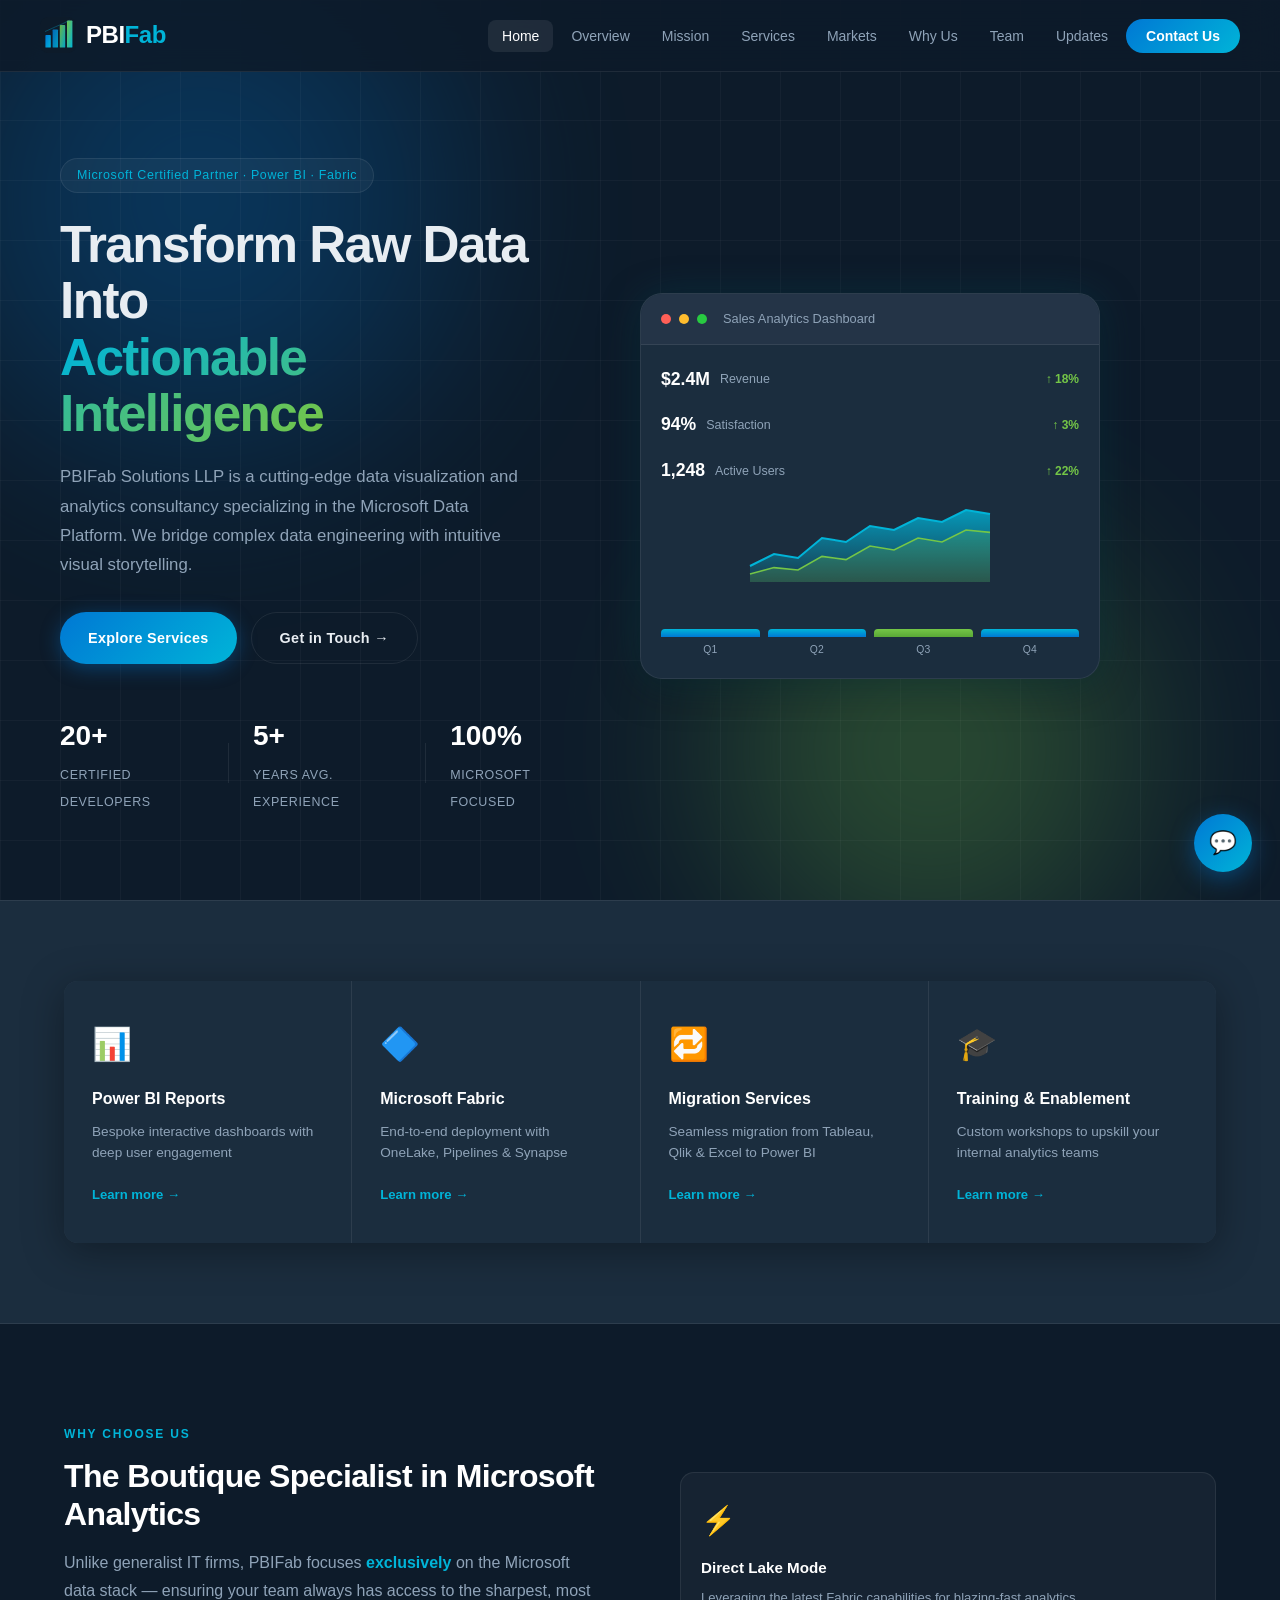
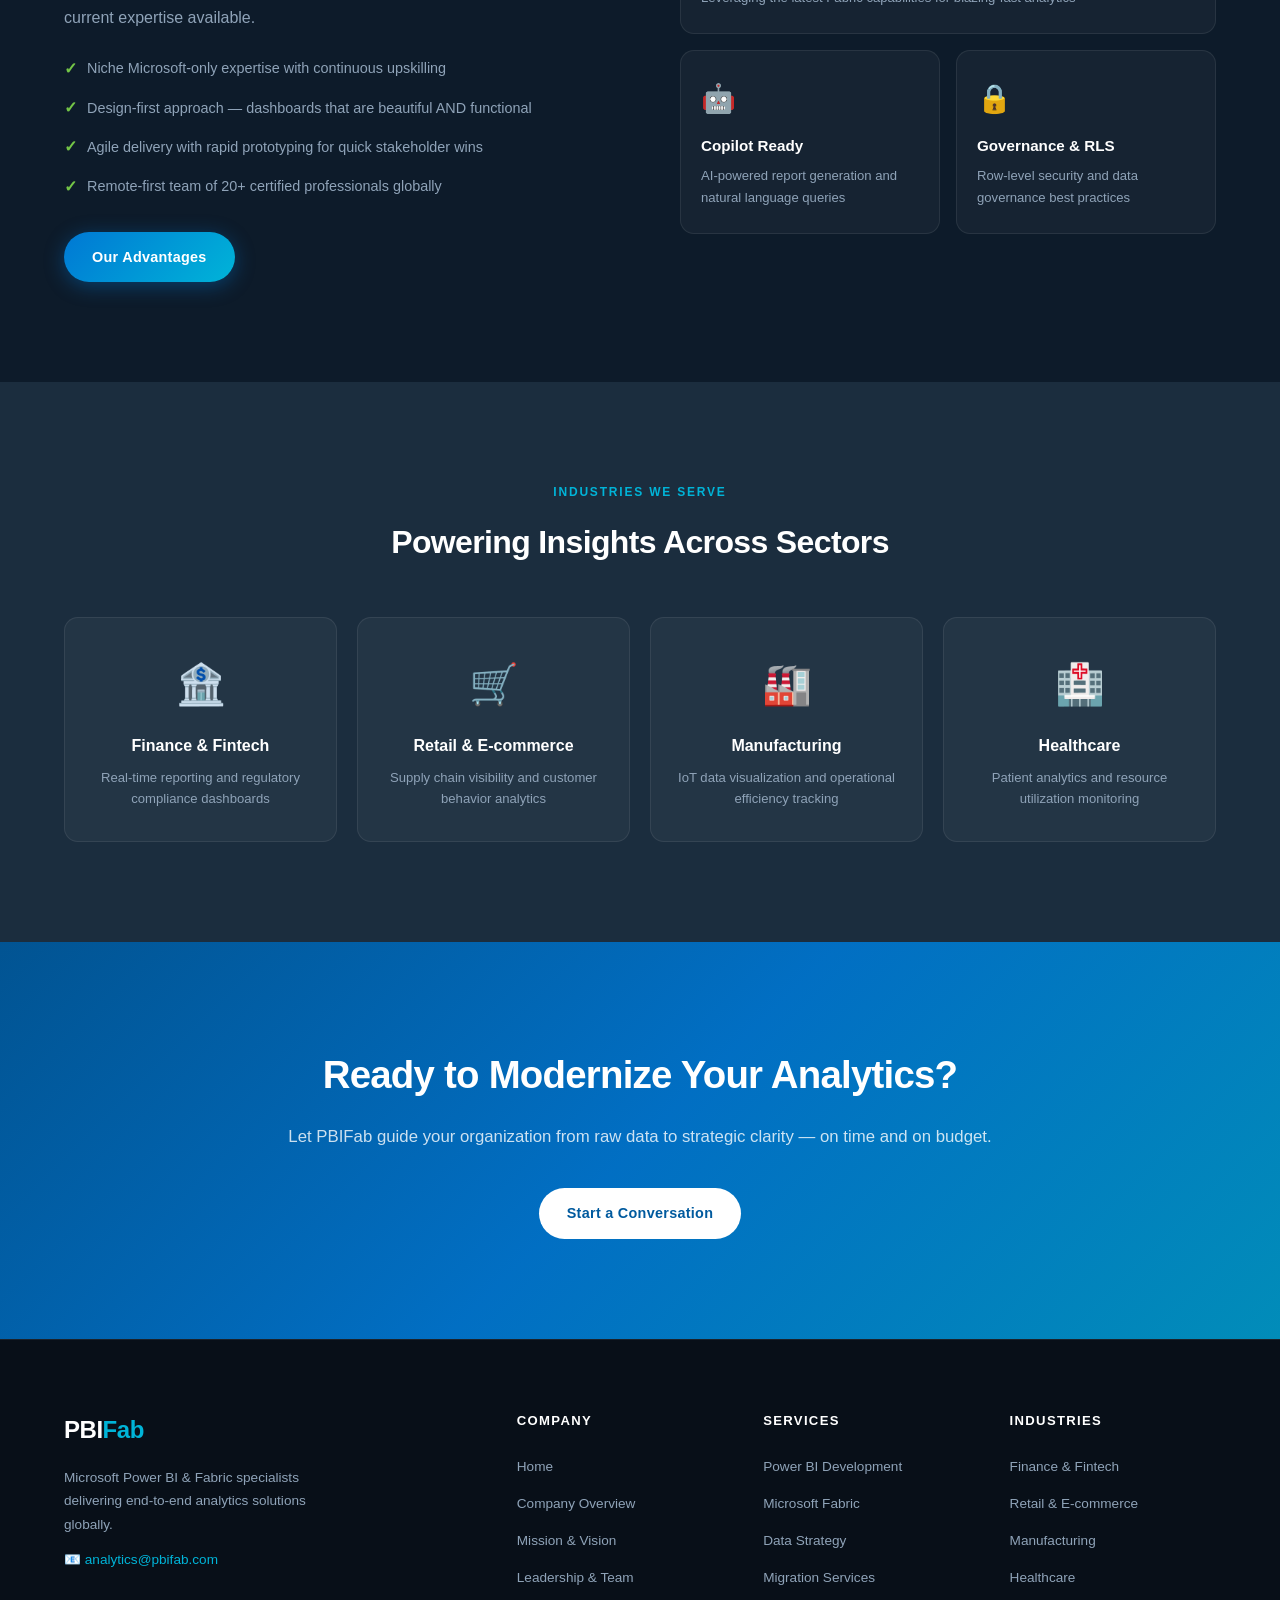
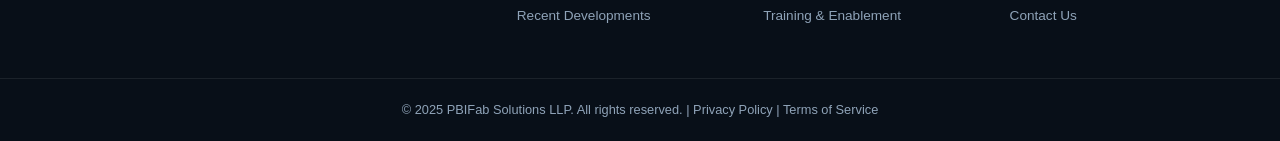
==== commit 928a315a: "Update index.html" ====
--- a/index.html
+++ b/index.html
@@ -13,7 +13,7 @@
 <!-- NAV -->
 <nav class="navbar" id="navbar">
   <div class="nav-brand">
-    <img src="assets/logo.svg" alt="PBIFab Logo" class="nav-logo">
+    <img src="logo.svg" alt="PBIFab Logo" class="nav-logo">
     <span class="nav-wordmark">PBI<span>Fab</span></span>
   </div>
   <button class="hamburger" id="hamburger" aria-label="Menu">
@@ -21,14 +21,14 @@
   </button>
   <ul class="nav-links" id="navLinks">
     <li><a href="index.html" class="active">Home</a></li>
-    <li><a href="pages/overview.html">Overview</a></li>
-    <li><a href="pages/mission.html">Mission</a></li>
-    <li><a href="pages/services.html">Services</a></li>
-    <li><a href="pages/markets.html">Markets</a></li>
-    <li><a href="pages/advantages.html">Why Us</a></li>
-    <li><a href="pages/team.html">Team</a></li>
-    <li><a href="pages/developments.html">Updates</a></li>
-    <li><a href="pages/contact.html" class="nav-cta">Contact Us</a></li>
+    <li><a href="overview.html">Overview</a></li>
+    <li><a href="mission.html">Mission</a></li>
+    <li><a href="services.html">Services</a></li>
+    <li><a href="markets.html">Markets</a></li>
+    <li><a href="advantages.html">Why Us</a></li>
+    <li><a href="team.html">Team</a></li>
+    <li><a href="developments.html">Updates</a></li>
+    <li><a href="contact.html" class="nav-cta">Contact Us</a></li>
   </ul>
 </nav>
 
@@ -49,8 +49,8 @@
       PBIFab Solutions LLP is a cutting-edge data visualization and analytics consultancy specializing in the Microsoft Data Platform. We bridge complex data engineering with intuitive visual storytelling.
     </p>
     <div class="hero-actions">
-      <a href="pages/services.html" class="btn btn-primary">Explore Services</a>
-      <a href="pages/contact.html" class="btn btn-ghost">Get in Touch →</a>
+      <a href="services.html" class="btn btn-primary">Explore Services</a>
+      <a href="contact.html" class="btn btn-ghost">Get in Touch →</a>
     </div>
     <div class="hero-stats">
       <div class="stat"><span class="stat-num">20+</span><span class="stat-label">Certified Developers</span></div>
@@ -105,25 +105,25 @@
         <div class="strip-icon">📊</div>
         <h3>Power BI Reports</h3>
         <p>Bespoke interactive dashboards with deep user engagement</p>
-        <a href="pages/services.html">Learn more →</a>
+        <a href="services.html">Learn more →</a>
       </div>
       <div class="strip-card">
         <div class="strip-icon">🔷</div>
         <h3>Microsoft Fabric</h3>
         <p>End-to-end deployment with OneLake, Pipelines & Synapse</p>
-        <a href="pages/services.html">Learn more →</a>
+        <a href="services.html">Learn more →</a>
       </div>
       <div class="strip-card">
         <div class="strip-icon">🔁</div>
         <h3>Migration Services</h3>
         <p>Seamless migration from Tableau, Qlik & Excel to Power BI</p>
-        <a href="pages/services.html">Learn more →</a>
+        <a href="services.html">Learn more →</a>
       </div>
       <div class="strip-card">
         <div class="strip-icon">🎓</div>
         <h3>Training & Enablement</h3>
         <p>Custom workshops to upskill your internal analytics teams</p>
-        <a href="pages/services.html">Learn more →</a>
+        <a href="services.html">Learn more →</a>
       </div>
     </div>
   </div>
@@ -142,7 +142,7 @@
         <li><span class="check">✓</span> Agile delivery with rapid prototyping for quick stakeholder wins</li>
         <li><span class="check">✓</span> Remote-first team of 20+ certified professionals globally</li>
       </ul>
-      <a href="pages/advantages.html" class="btn btn-primary">Our Advantages</a>
+      <a href="advantages.html" class="btn btn-primary">Our Advantages</a>
     </div>
     <div class="why-visual">
       <div class="feature-card fc1">
@@ -200,7 +200,7 @@
   <div class="container cta-inner">
     <h2>Ready to Modernize Your Analytics?</h2>
     <p>Let PBIFab guide your organization from raw data to strategic clarity — on time and on budget.</p>
-    <a href="pages/contact.html" class="btn btn-white">Start a Conversation</a>
+    <a href="contact.html" class="btn btn-white">Start a Conversation</a>
   </div>
 </section>
 
@@ -216,30 +216,30 @@
       <h4>Company</h4>
       <ul>
         <li><a href="index.html">Home</a></li>
-        <li><a href="pages/overview.html">Company Overview</a></li>
-        <li><a href="pages/mission.html">Mission & Vision</a></li>
-        <li><a href="pages/team.html">Leadership & Team</a></li>
-        <li><a href="pages/developments.html">Recent Developments</a></li>
+        <li><a href="overview.html">Company Overview</a></li>
+        <li><a href="mission.html">Mission & Vision</a></li>
+        <li><a href="team.html">Leadership & Team</a></li>
+        <li><a href="developments.html">Recent Developments</a></li>
       </ul>
     </div>
     <div class="footer-links">
       <h4>Services</h4>
       <ul>
-        <li><a href="pages/services.html">Power BI Development</a></li>
-        <li><a href="pages/services.html">Microsoft Fabric</a></li>
-        <li><a href="pages/services.html">Data Strategy</a></li>
-        <li><a href="pages/services.html">Migration Services</a></li>
-        <li><a href="pages/services.html">Training & Enablement</a></li>
+        <li><a href="services.html">Power BI Development</a></li>
+        <li><a href="services.html">Microsoft Fabric</a></li>
+        <li><a href="services.html">Data Strategy</a></li>
+        <li><a href="services.html">Migration Services</a></li>
+        <li><a href="services.html">Training & Enablement</a></li>
       </ul>
     </div>
     <div class="footer-links">
       <h4>Industries</h4>
       <ul>
-        <li><a href="pages/markets.html">Finance & Fintech</a></li>
-        <li><a href="pages/markets.html">Retail & E-commerce</a></li>
-        <li><a href="pages/markets.html">Manufacturing</a></li>
-        <li><a href="pages/markets.html">Healthcare</a></li>
-        <li><a href="pages/contact.html">Contact Us</a></li>
+        <li><a href="markets.html">Finance & Fintech</a></li>
+        <li><a href="markets.html">Retail & E-commerce</a></li>
+        <li><a href="markets.html">Manufacturing</a></li>
+        <li><a href="markets.html">Healthcare</a></li>
+        <li><a href="contact.html">Contact Us</a></li>
       </ul>
     </div>
   </div>
